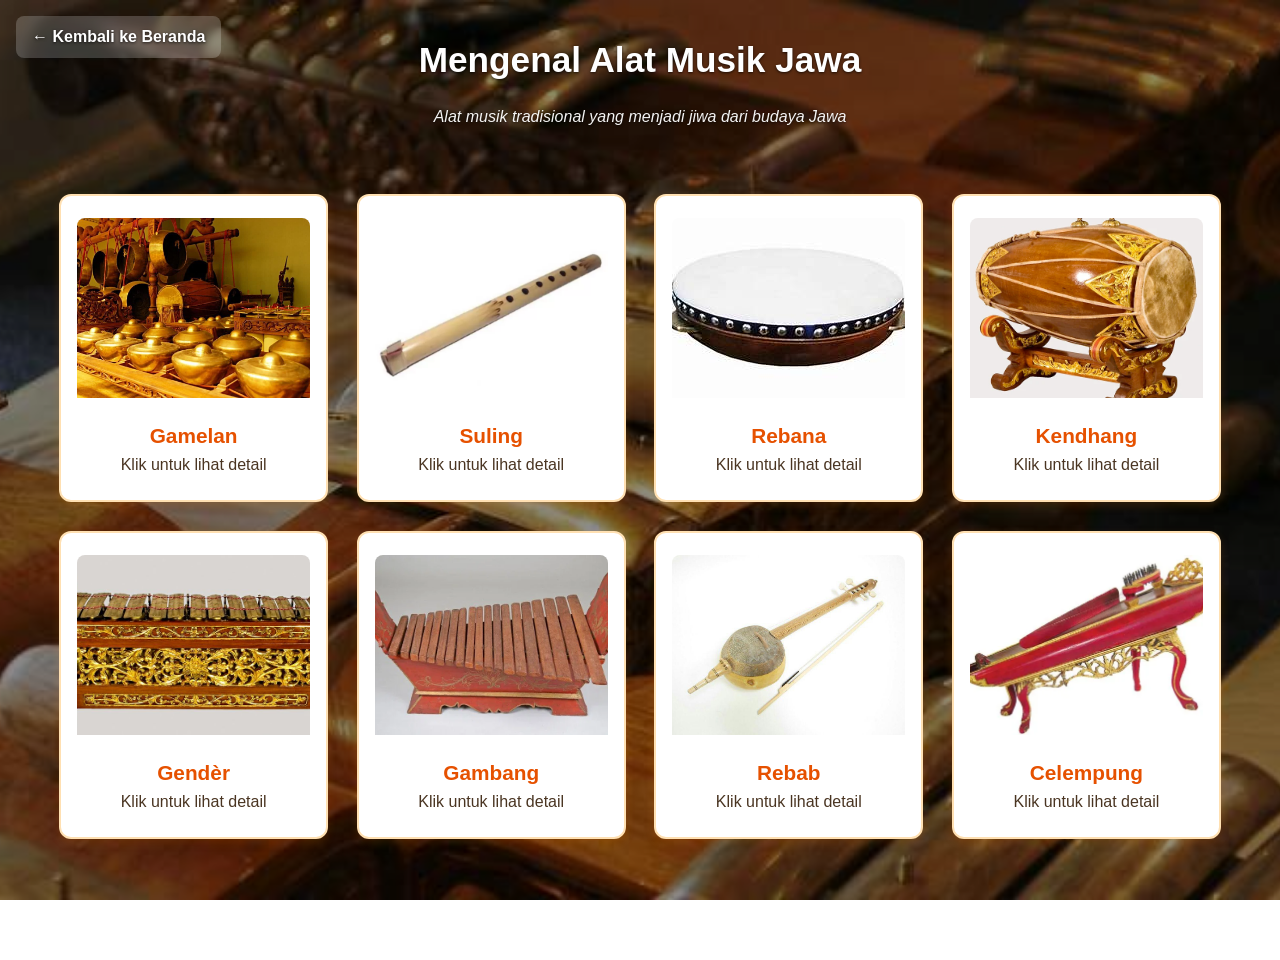
==== tampilan_alat_musik.html @ b9b22601 "First commit" ====
<!DOCTYPE html>
<html lang="id">
<head>
  <meta charset="UTF-8" />
  <meta name="viewport" content="width=device-width, initial-scale=1.0"/>
  <title>Mengenal Alat Musik Jawa</title>
  <link rel="stylesheet" href="style2.css" />
</head>
<body>
  <header>
    <div class="header-content">
      <h1>Mengenal Alat Musik Jawa</h1>
      <p>Alat musik tradisional yang menjadi jiwa dari budaya Jawa</p>
    </div>
    <a href="tampilan_awal.html" class="back-button">← Kembali ke Beranda</a>
  </header>

  <main class="container" id="instrumentContainer">
    <!-- Card akan di-generate via JS -->
  </main>

  <footer>
    <p>&copy; 2025 Lagu Jawa oleh AI — Eksplorasi Budaya & Teknologi</p>
  </footer>

  <script src="script2.js"></script>
</body>
</html>
---- style2.css ----
/* style.css */
* {
  margin: 0;
  padding: 0;
  box-sizing: border-box;
}

/* === BACKGROUND DENGAN GAMBAR === */
body {
  font-family: 'Segoe UI', Tahoma, Geneva, Verdana, sans-serif;
  color: #4a3522;
  line-height: 1.6;
  margin: 0;
  padding: 0;
  position: relative;
}

/* Overlay gambar */
body::before {
  content: '';
  position: fixed;
  top: 0;
  left: 0;
  width: 100%;
  height: 100%;
  background: url('img/gambar_halaman_1_2.jpg') center/cover fixed;
  z-index: -2;
}

/* Lapisan gelap */
body::after {
  content: '';
  position: fixed;
  top: 0;
  left: 0;
  width: 100%;
  height: 100%;
  background: rgba(0, 0, 0, 0.45);
  z-index: -1;
}

header {
  text-align: center;
  padding: 2rem 1rem;
  background: transparent;
  color: white;
  box-shadow: none;
  position: relative;
  z-index: 10;
  text-shadow: 0 1px 3px rgba(0,0,0,0.7);
}

header h1 {
  font-size: 2.2rem;
  margin-bottom: 0.5rem;
}

header p {
  opacity: 0.95;
  font-style: italic;
}

/* === GRID CONTAINER === */
.container {
  max-width: 1200px;
  margin: 2rem auto;
  padding: 0 1.2rem;
  display: grid;
  grid-template-columns: repeat(auto-fill, minmax(260px, 1fr));
  gap: 1.8rem;
  grid-auto-rows: auto;
}

/* === CARD DEFAULT === */
.song-card {
  background: white;
  border-radius: 12px;
  box-shadow: 0 4px 10px rgba(255, 128, 0, 0.15);
  padding: 1.4rem 1rem;
  text-align: center;
  cursor: pointer;
  transition: all 0.3s ease;
  border: 2px solid #ffe0b2;
  display: flex;
  flex-direction: column;
  justify-content: center;
  min-height: 140px;
}

.song-card:hover {
  transform: translateY(-5px);
  box-shadow: 0 6px 16px rgba(255, 128, 0, 0.25);
  border-color: #ff9800;
}

.song-card h3 {
  color: #e65100;
  font-size: 1.3rem;
}

/* Konten expanded (hidden default) */
.song-card .expanded-content {
  display: none;
}

/* === ANIMASI === */
@keyframes popIn {
  to {
    transform: translate(-50%, -50%) scale(1);
  }
}

@keyframes fadeIn {
  from { opacity: 0; }
  to { opacity: 1; }
}

/* === MODAL EXPANDED CARD === */
.song-card.expanded {
  position: fixed;
  top: 50%;
  left: 50%;
  transform: translate(-50%, -50%) scale(0.95);
  width: 90%;
  max-width: 900px;
  max-height: 85vh;
  background: white;
  border-radius: 16px;
  box-shadow: 0 10px 40px rgba(0, 0, 0, 0.4);
  z-index: 1001;
  padding: 2rem;
  overflow: auto;
  cursor: default;
  animation: popIn 0.3s forwards;
  border: 2px solid #ff9800;
}

.song-card.expanded .title-only {
  display: none;
}

.song-card.expanded .expanded-content {
  display: block;
  margin-top: 1.2rem;
  animation: fadeIn 0.3s ease;
}

/* === BACKDROP === */
.overlay-backdrop {
  position: fixed;
  top: 0;
  left: 0;
  width: 100%;
  height: 100%;
  background: rgba(0, 0, 0, 0.7);
  backdrop-filter: blur(2px);
  z-index: 1000;
  cursor: pointer;
}

body.no-scroll {
  overflow: hidden;
}

/* === KONTEN DI DALAM MODAL === */
.song-card.expanded .comparison {
  display: flex;
  flex-direction: column;
  gap: 1.8rem;
}

@media (min-width: 768px) {
  .song-card.expanded .comparison {
    flex-direction: row;
  }
}

.version {
  flex: 1;
  min-width: 280px;
}

.version h4 {
  color: #f57c00;
  margin-bottom: 0.8rem;
  font-size: 1.2rem;
}

/* YouTube embed container */
.youtube-container {
  position: relative;
  width: 100%;
  height: 0;
  padding-bottom: 56.25%;
  border-radius: 8px;
  overflow: hidden;
  box-shadow: 0 2px 6px rgba(0,0,0,0.1);
}

.youtube-container iframe {
  position: absolute;
  top: 0;
  left: 0;
  width: 100%;
  height: 100%;
}

.youtube-link {
  display: inline-block;
  margin-top: 0.8rem;
  padding: 0.6rem 1.2rem;
  background: linear-gradient(135deg, #ff9800, #f57c00);
  color: white;
  text-decoration: none;
  border-radius: 8px;
  font-weight: 600;
  transition: all 0.25s ease;
  box-shadow: 0 2px 6px rgba(245, 124, 0, 0.3);
}

.youtube-link:hover {
  background: linear-gradient(135deg, #f57c00, #e65100);
  transform: translateY(-2px);
  box-shadow: 0 4px 10px rgba(245, 124, 0, 0.4);
}

.song-card.expanded .youtube-link {
  margin-top: 1rem;
}

/* Audio */
audio {
  width: 100%;
  margin-top: 0.6rem;
}

.description {
  font-size: 0.95rem;
  color: #5d4037;
  margin-bottom: 1rem;
}

/* RESPONSIF */
@media (max-width: 768px) {
  .comparison {
    flex-direction: column;
  }

  header h1 {
    font-size: 1.8rem;
  }
}

@media (max-width: 600px) {
  .song-card.expanded {
    width: 95%;
    padding: 1.5rem;
    max-height: 90vh;
  }
}

/* FOOTER */
footer {
  text-align: center;
  padding: 1.5rem;
  color: white;
  margin-top: 3rem;
}

/* BACK BUTTON */
.back-button {
  position: absolute;
  top: 1rem;
  left: 1rem;
  padding: 0.5rem 1rem;
  background: rgba(255, 255, 255, 0.2);
  color: white;
  text-decoration: none;
  border-radius: 8px;
  font-weight: 600;
  transition: all 0.2s ease;
  backdrop-filter: blur(5px);
}

.back-button:hover {
  background: rgba(255, 255, 255, 0.3);
  transform: translateX(-3px);
}

.header-content {
  display: flex;
  flex-direction: column;
  align-items: center;
  justify-content: center;
  gap: 0.5rem;
}

/* === FOTO ALAT MUSIK === */
.instrument-card img {
  width: 100%;
  height: 180px;
  object-fit: cover;
  border-radius: 8px 8px 0 0;
  margin-bottom: 0.8rem;
}

.song-card.expanded .instrument-img {
  width: 100%;
  height: 200px;
  object-fit: cover;
  border-radius: 8px;
  margin-bottom: 1rem;
}
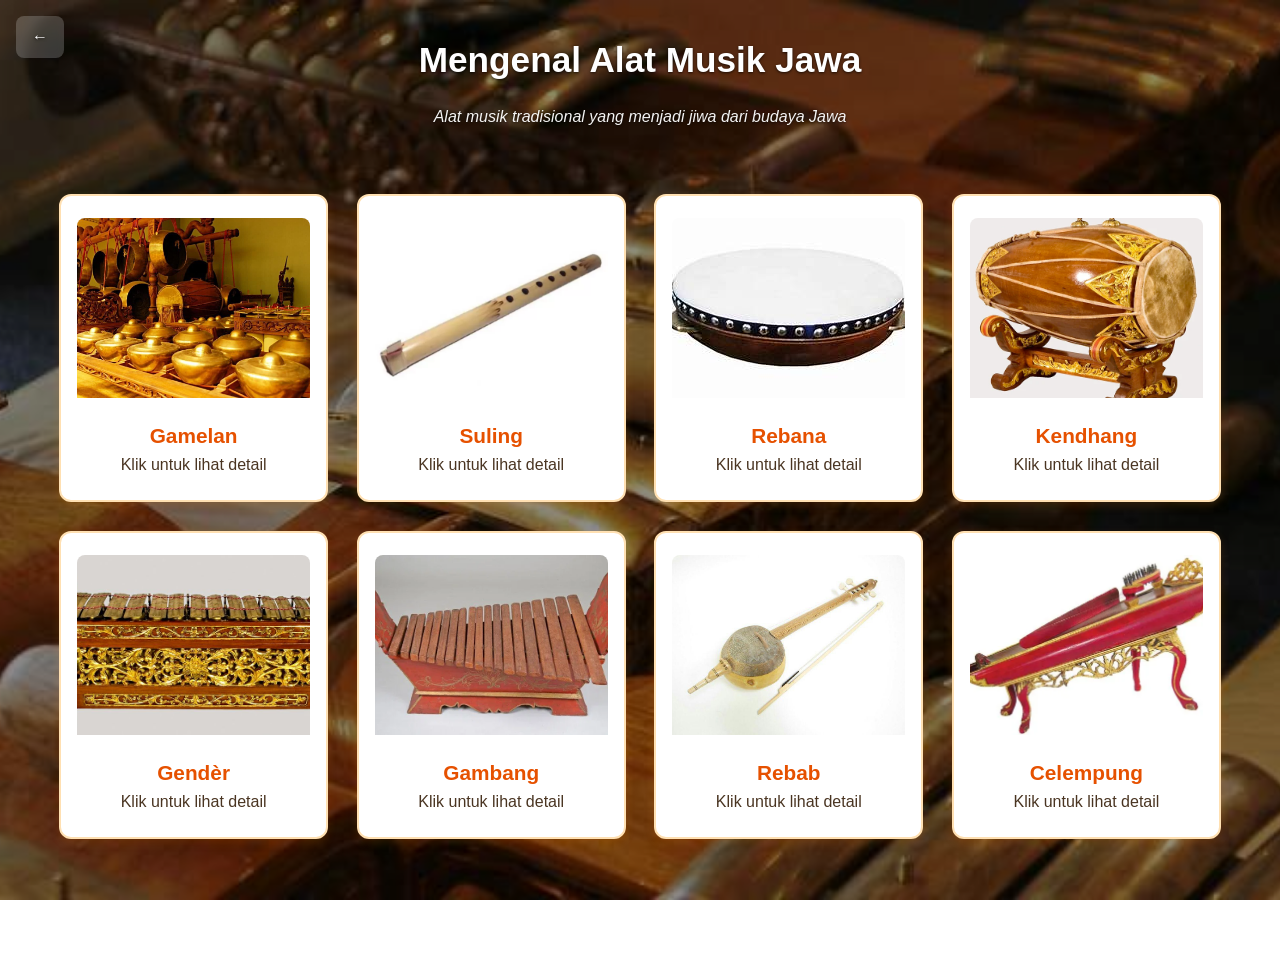
==== commit 6187ab88: "Memperbarui tampilan website" ====
--- a/tampilan_alat_musik.html
+++ b/tampilan_alat_musik.html
@@ -12,7 +12,8 @@
       <h1>Mengenal Alat Musik Jawa</h1>
       <p>Alat musik tradisional yang menjadi jiwa dari budaya Jawa</p>
     </div>
-    <a href="tampilan_awal.html" class="back-button">← Kembali ke Beranda</a>
+    <a href="tampilan_awal.html" class="back-button">←</a>
+
   </header>
 
   <main class="container" id="instrumentContainer">
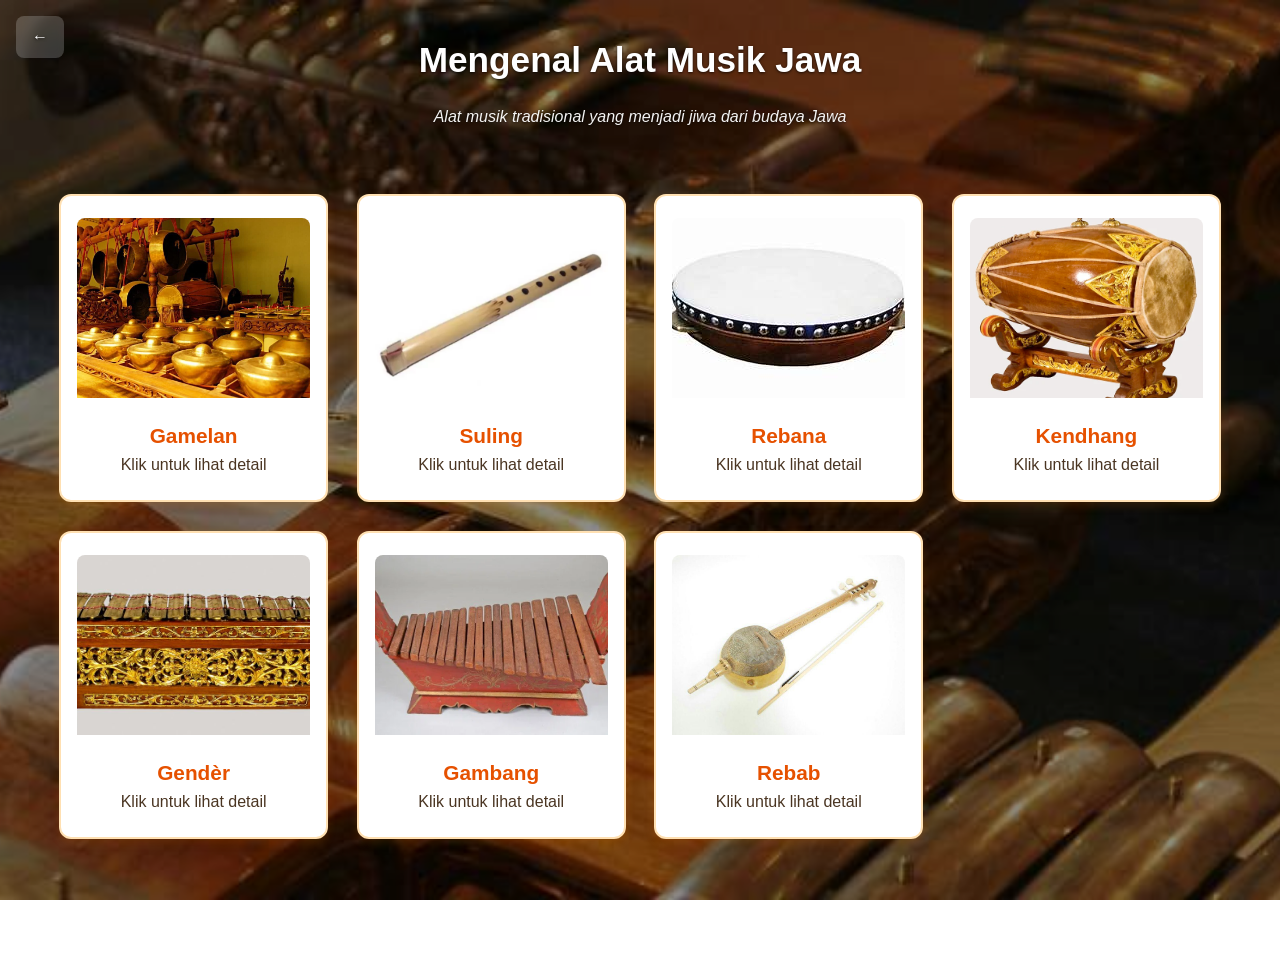
==== commit 17fe994d: "Mengubah nama file" ====
--- a/tampilan_alat_musik.html
+++ b/tampilan_alat_musik.html
@@ -12,7 +12,7 @@
       <h1>Mengenal Alat Musik Jawa</h1>
       <p>Alat musik tradisional yang menjadi jiwa dari budaya Jawa</p>
     </div>
-    <a href="tampilan_awal.html" class="back-button">←</a>
+    <a href="index.html" class="back-button">←</a>
 
   </header>
 
